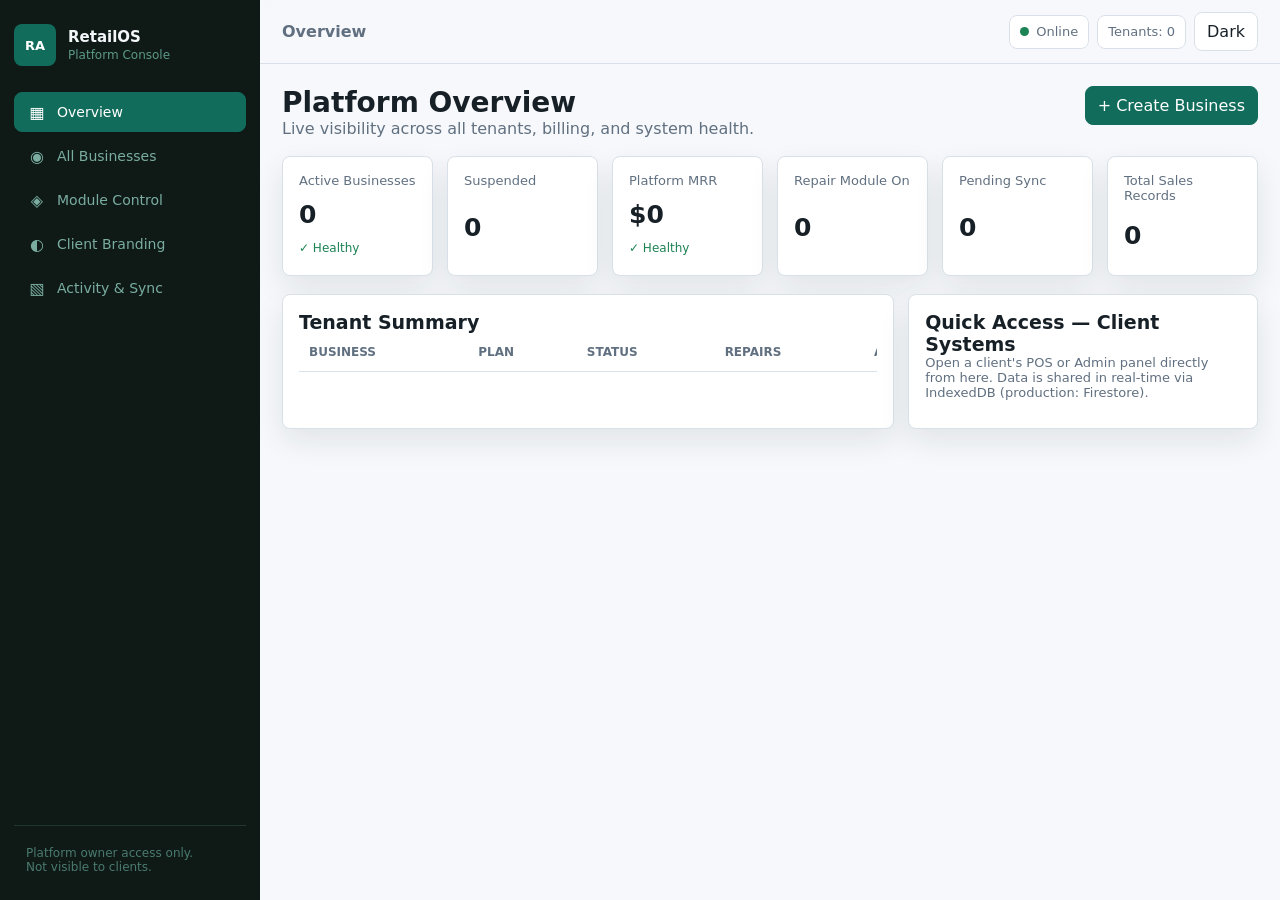
==== platform.html @ 8c976c02 "Add files via upload" ====
<!doctype html>
<html lang="en">
  <head>
    <meta charset="UTF-8" />
    <meta name="viewport" content="width=device-width, initial-scale=1.0, viewport-fit=cover" />
    <meta name="theme-color" content="#126c5b" />
    <title>RetailOS Platform Console</title>
    <link rel="stylesheet" href="./styles.css" />
  </head>
  <body>
    <div id="platform-app"></div>
    <div id="print-zone"></div>
    <script src="./platform-app.js" type="module"></script>
  </body>
</html>
---- styles.css ----
:root {
  --primary: #126c5b;
  --secondary: #e9b949;
  --bg: #f6f8fb;
  --surface: #ffffff;
  --surface-2: #edf2f7;
  --text: #172026;
  --muted: #617080;
  --border: #d9e1e8;
  --danger: #c24132;
  --success: #1b8354;
  --warning: #b7791f;
  --shadow: 0 12px 30px rgba(23, 32, 38, 0.09);
  color-scheme: light;
  font-family: Inter, ui-sans-serif, system-ui, -apple-system, BlinkMacSystemFont, "Segoe UI", sans-serif;
}

[data-theme="dark"] {
  --bg: #101417;
  --surface: #171d21;
  --surface-2: #20282d;
  --text: #f3f7fa;
  --muted: #aab6c2;
  --border: #2e3a42;
  --shadow: 0 12px 30px rgba(0, 0, 0, 0.28);
  color-scheme: dark;
}

* { box-sizing: border-box; }
body {
  margin: 0;
  background: var(--bg);
  color: var(--text);
  min-height: 100vh;
}
button, input, select, textarea { font: inherit; }
button { cursor: pointer; }
.app-shell {
  min-height: 100vh;
  display: grid;
  grid-template-columns: 280px 1fr;
}
.client-shell { grid-template-columns: 1fr; }
.sidebar {
  position: sticky;
  top: 0;
  height: 100vh;
  background: var(--surface);
  border-right: 1px solid var(--border);
  padding: 18px 14px;
  display: flex;
  flex-direction: column;
  gap: 16px;
}
.brand {
  display: flex;
  align-items: center;
  gap: 12px;
  min-width: 0;
}
.logo {
  width: 42px;
  height: 42px;
  border-radius: 8px;
  background: var(--primary);
  color: white;
  display: grid;
  place-items: center;
  font-weight: 800;
  overflow: hidden;
  flex: 0 0 auto;
}
.logo img { width: 100%; height: 100%; object-fit: cover; }
.brand strong, .brand span { display: block; overflow: hidden; text-overflow: ellipsis; white-space: nowrap; }
.brand span { color: var(--muted); font-size: 12px; margin-top: 2px; }
.tenant-switcher, .nav-button, .field input, .field select, .field textarea, .search {
  border: 1px solid var(--border);
  background: var(--surface);
  color: var(--text);
  border-radius: 8px;
}
.tenant-switcher { padding: 11px 12px; width: 100%; }
.nav { display: grid; gap: 6px; overflow-y: auto; padding-right: 4px; }
.nav-button {
  min-height: 42px;
  text-align: left;
  padding: 10px 12px;
  display: flex;
  align-items: center;
  gap: 10px;
  color: var(--muted);
}
.nav-button.active {
  color: white;
  background: var(--primary);
  border-color: var(--primary);
}
.nav-button span:first-child { width: 22px; text-align: center; }
.main {
  min-width: 0;
  display: grid;
  grid-template-rows: auto 1fr;
}
.topbar {
  position: sticky;
  top: 0;
  z-index: 3;
  background: color-mix(in srgb, var(--bg) 86%, transparent);
  backdrop-filter: blur(14px);
  border-bottom: 1px solid var(--border);
  padding: 14px 22px;
  display: flex;
  align-items: center;
  justify-content: space-between;
  gap: 12px;
}
.mobile-menu { display: none; }
.top-actions { display: flex; align-items: center; gap: 10px; flex-wrap: wrap; justify-content: flex-end; }
.top-brand { min-width: min(380px, 100%); }
.compact-select { width: auto; min-width: 190px; }
.chip {
  min-height: 34px;
  display: inline-flex;
  align-items: center;
  gap: 7px;
  padding: 7px 10px;
  border: 1px solid var(--border);
  background: var(--surface);
  border-radius: 8px;
  color: var(--muted);
  font-size: 13px;
}
.dot { width: 9px; height: 9px; border-radius: 999px; background: var(--success); }
.dot.syncing { background: var(--warning); }
.dot.offline { background: var(--danger); }
.icon-button, .primary-button, .secondary-button, .danger-button {
  min-height: 38px;
  border-radius: 8px;
  border: 1px solid var(--border);
  background: var(--surface);
  color: var(--text);
  padding: 9px 12px;
}
.primary-button { background: var(--primary); color: white; border-color: var(--primary); }
.secondary-button { background: var(--surface-2); }
.danger-button { color: white; background: var(--danger); border-color: var(--danger); }
.link-button { text-decoration: none; display: inline-flex; align-items: center; justify-content: center; }
.content { padding: 22px; display: grid; gap: 18px; align-content: start; }
.page-title { display: flex; justify-content: space-between; align-items: flex-start; gap: 16px; flex-wrap: wrap; }
h1, h2, h3, p { margin: 0; }
h1 { font-size: 28px; line-height: 1.18; }
h2 { font-size: 19px; }
h3 { font-size: 15px; }
.muted { color: var(--muted); }
.grid { display: grid; gap: 14px; }
.kpi-grid { grid-template-columns: repeat(6, minmax(130px, 1fr)); }
.two-col { grid-template-columns: minmax(0, 1.4fr) minmax(300px, 0.8fr); }
.three-col { grid-template-columns: repeat(3, minmax(0, 1fr)); }
.card {
  background: var(--surface);
  border: 1px solid var(--border);
  border-radius: 8px;
  box-shadow: var(--shadow);
  padding: 16px;
}
.kpi { display: grid; gap: 8px; min-height: 120px; }
.kpi .label { color: var(--muted); font-size: 13px; }
.kpi .value { font-size: 25px; font-weight: 800; }
.trend { font-size: 12px; color: var(--success); }
.toolbar { display: flex; gap: 10px; flex-wrap: wrap; align-items: center; justify-content: space-between; }
.toolbar-left, .toolbar-right { display: flex; gap: 10px; flex-wrap: wrap; align-items: center; }
.search { min-height: 39px; padding: 9px 11px; min-width: min(100%, 260px); }
.table-wrap { overflow-x: auto; }
table { width: 100%; border-collapse: collapse; min-width: 720px; }
th, td { padding: 12px 10px; text-align: left; border-bottom: 1px solid var(--border); vertical-align: middle; }
th { color: var(--muted); font-size: 12px; font-weight: 700; text-transform: uppercase; }
.badge {
  display: inline-flex;
  align-items: center;
  min-height: 24px;
  padding: 4px 8px;
  border-radius: 8px;
  background: var(--surface-2);
  color: var(--muted);
  font-size: 12px;
  white-space: nowrap;
}
.badge.good { background: color-mix(in srgb, var(--success) 14%, var(--surface)); color: var(--success); }
.badge.warn { background: color-mix(in srgb, var(--warning) 16%, var(--surface)); color: var(--warning); }
.badge.bad { background: color-mix(in srgb, var(--danger) 14%, var(--surface)); color: var(--danger); }
.chart {
  width: 100%;
  min-height: 260px;
  display: block;
}
.chart-bars { display: grid; grid-template-columns: repeat(7, 1fr); gap: 10px; align-items: end; height: 230px; padding-top: 15px; }
.bar { min-height: 32px; border-radius: 8px 8px 0 0; background: var(--primary); position: relative; }
.bar span { position: absolute; bottom: -24px; left: 50%; transform: translateX(-50%); color: var(--muted); font-size: 12px; }
.list { display: grid; gap: 10px; }
.list-row {
  display: flex;
  align-items: center;
  justify-content: space-between;
  gap: 12px;
  padding: 11px;
  border: 1px solid var(--border);
  border-radius: 8px;
  background: color-mix(in srgb, var(--surface) 80%, var(--surface-2));
}
.product-img, .avatar {
  width: 42px;
  height: 42px;
  border-radius: 8px;
  background: var(--surface-2);
  display: grid;
  place-items: center;
  font-weight: 800;
  color: var(--primary);
  overflow: hidden;
}
.product-img img { width: 100%; height: 100%; object-fit: cover; }
.pos-layout { grid-template-columns: minmax(0, 1fr) 390px; align-items: start; }
.category-tabs { display: flex; gap: 8px; overflow-x: auto; padding-bottom: 4px; }
.category-tabs button { white-space: nowrap; }
.product-grid { grid-template-columns: repeat(auto-fill, minmax(150px, 1fr)); }
.product-card {
  border: 1px solid var(--border);
  background: var(--surface);
  border-radius: 8px;
  padding: 12px;
  display: grid;
  gap: 10px;
  text-align: left;
  min-height: 158px;
}
.product-card:hover { border-color: var(--primary); }
.cart { position: sticky; top: 84px; display: grid; gap: 12px; }
.shift-panel { position: sticky; top: 84px; display: grid; gap: 14px; }
.shift-head, .admin-header, .platform-access {
  display: flex;
  align-items: center;
  justify-content: space-between;
  gap: 14px;
  flex-wrap: wrap;
}
.admin-header {
  background: var(--surface);
  border: 1px solid var(--border);
  border-radius: 8px;
  box-shadow: var(--shadow);
  padding: 16px;
}
.platform-access { align-items: flex-end; }
.shift-kpis { grid-template-columns: repeat(2, minmax(0, 1fr)); }
.kpi.mini { min-height: 88px; box-shadow: none; padding: 12px; background: var(--surface-2); border-radius: 8px; }
.kpi.mini .value { font-size: 20px; }
.cart-line {
  display: grid;
  grid-template-columns: 1fr auto;
  gap: 8px;
  border-bottom: 1px solid var(--border);
  padding-bottom: 10px;
}
.qty-controls { display: flex; align-items: center; gap: 6px; }
.qty-controls button { width: 31px; height: 31px; padding: 0; }
.totals { display: grid; gap: 8px; border-top: 1px solid var(--border); padding-top: 10px; }
.total-row { display: flex; justify-content: space-between; gap: 10px; }
.total-row.grand { font-size: 20px; font-weight: 800; }
.form-grid { display: grid; grid-template-columns: repeat(2, minmax(0, 1fr)); gap: 12px; }
.field { display: grid; gap: 6px; }
.field label { color: var(--muted); font-size: 13px; }
.field input, .field select, .field textarea { min-height: 40px; padding: 9px 11px; width: 100%; }
.field textarea { min-height: 86px; resize: vertical; }
.modal-backdrop {
  position: fixed;
  inset: 0;
  z-index: 10;
  background: rgba(5, 9, 11, 0.52);
  display: grid;
  place-items: center;
  padding: 18px;
}
.modal {
  width: min(720px, 100%);
  max-height: 92vh;
  overflow: auto;
  background: var(--surface);
  color: var(--text);
  border-radius: 8px;
  border: 1px solid var(--border);
  box-shadow: var(--shadow);
  padding: 18px;
  display: grid;
  gap: 14px;
}
.modal-actions { display: flex; justify-content: flex-end; gap: 10px; flex-wrap: wrap; }
.plain-form { box-shadow: none; border: 0; padding: 0; background: transparent; }
.checkbox-field label { display: flex; gap: 8px; align-items: center; color: var(--text); }
.checkbox-field input { width: auto; min-height: auto; }

/* ── Receipt & Shift Print ── */
.receipt-preview {
  width: min(380px, 100%);
  margin-inline: auto;
  background: white;
  color: #172026;
  border: 1px solid #d9e1e8;
  padding: 18px;
  font-family: ui-monospace, SFMono-Regular, Consolas, monospace;
  font-size: 13px;
  line-height: 1.7;
}
.shift-print-wrap {
  width: min(420px, 100%);
  margin-inline: auto;
}
.shift-print {
  background: white;
  color: #172026;
  border: 1px solid #d9e1e8;
  padding: 20px 22px;
  font-family: ui-monospace, SFMono-Regular, Consolas, monospace;
  font-size: 13px;
  line-height: 1.8;
}
.shift-print hr { border: none; border-top: 1px dashed #bbb; margin: 10px 0; }
.shift-print .stat-row { display: flex; justify-content: space-between; padding: 2px 0; }
.shift-print .stat-label { color: #555; }
.shift-print .stat-val { font-weight: 700; color: #172026; }
.shift-print .section-head { font-weight: 700; font-size: 11px; text-transform: uppercase; letter-spacing: 0.08em; color: #888; margin-top: 6px; }
.shift-print center { display: block; text-align: center; }

.timeline { display: grid; gap: 10px; }
.timeline-step { display: grid; grid-template-columns: 24px 1fr; gap: 10px; }
.timeline-step::before {
  content: "";
  width: 12px;
  height: 12px;
  border-radius: 999px;
  background: var(--primary);
  margin-top: 5px;
}
.plans { grid-template-columns: repeat(3, minmax(0, 1fr)); }
.plan { display: grid; gap: 12px; }
.plan strong { font-size: 24px; }
.swatches { display: flex; gap: 8px; flex-wrap: wrap; }
.swatch { width: 36px; height: 36px; border-radius: 8px; border: 1px solid var(--border); }
.empty {
  min-height: 150px;
  display: grid;
  place-items: center;
  color: var(--muted);
  text-align: center;
  border: 1px dashed var(--border);
  border-radius: 8px;
  padding: 18px;
}
.hidden { display: none !important; }

/* ── Platform Admin Shell ── */
.platform-shell {
  min-height: 100vh;
  display: grid;
  grid-template-columns: 260px 1fr;
}
.platform-sidebar {
  position: sticky;
  top: 0;
  height: 100vh;
  background: #0f1a17;
  padding: 20px 14px;
  display: flex;
  flex-direction: column;
  gap: 14px;
  overflow-y: auto;
}
.platform-sidebar .brand strong { color: #f3f7fa; }
.platform-sidebar .brand span { color: #6a8f82; }
.platform-logo {
  width: 42px; height: 42px; border-radius: 8px;
  background: var(--primary);
  color: white; display: grid; place-items: center;
  font-weight: 800; font-size: 13px; flex: 0 0 auto;
  overflow: hidden;
}
.platform-logo img { width: 100%; height: 100%; object-fit: cover; }
.platform-nav { display: grid; gap: 4px; }
.platform-nav-btn {
  min-height: 40px;
  text-align: left;
  padding: 9px 12px;
  display: flex;
  align-items: center;
  gap: 10px;
  color: #7aada0;
  border-radius: 8px;
  border: 1px solid transparent;
  background: transparent;
  font-size: 14px;
}
.platform-nav-btn:hover { color: #d4eee8; background: rgba(255,255,255,0.05); }
.platform-nav-btn.active { color: white; background: var(--primary); border-color: var(--primary); }
.platform-nav-btn span:first-child { width: 20px; text-align: center; font-size: 16px; }
.platform-nav-section { color: #3d6659; font-size: 11px; font-weight: 700; text-transform: uppercase; letter-spacing: 0.1em; padding: 10px 12px 4px; }
.platform-main { min-width: 0; display: grid; grid-template-rows: auto 1fr; }
.platform-topbar {
  position: sticky; top: 0; z-index: 3;
  background: color-mix(in srgb, var(--bg) 88%, transparent);
  backdrop-filter: blur(14px);
  border-bottom: 1px solid var(--border);
  padding: 12px 22px;
  display: flex; align-items: center; justify-content: space-between; gap: 12px;
}
.platform-topbar .top-actions { gap: 8px; }
.tenant-card {
  background: var(--surface);
  border: 1px solid var(--border);
  border-radius: 10px;
  padding: 16px 18px;
  display: grid;
  gap: 10px;
}
.tenant-card-head {
  display: flex; align-items: flex-start; justify-content: space-between; gap: 12px;
}
.tenant-card-actions { display: flex; gap: 8px; flex-wrap: wrap; margin-top: 4px; }
.tenant-grid { grid-template-columns: repeat(auto-fill, minmax(340px, 1fr)); }
.settings-tabs { display: flex; gap: 8px; border-bottom: 1px solid var(--border); padding-bottom: 0; margin-bottom: 4px; }
.settings-tab {
  padding: 8px 14px;
  border: none; background: transparent;
  color: var(--muted);
  border-bottom: 2px solid transparent;
  margin-bottom: -1px;
  font-size: 14px;
}
.settings-tab.active { color: var(--primary); border-bottom-color: var(--primary); font-weight: 600; }
.platform-alert {
  background: color-mix(in srgb, var(--warning) 12%, var(--surface));
  border: 1px solid color-mix(in srgb, var(--warning) 30%, var(--border));
  color: var(--text);
  border-radius: 8px;
  padding: 12px 16px;
  font-size: 14px;
  display: flex; align-items: center; gap: 10px;
}

@media (max-width: 1180px) {
  .kpi-grid { grid-template-columns: repeat(3, minmax(0, 1fr)); }
  .pos-layout, .two-col { grid-template-columns: 1fr; }
  .cart, .shift-panel { position: static; }
  .platform-shell { grid-template-columns: 1fr; }
  .platform-sidebar { position: fixed; z-index: 8; width: min(86vw, 280px); transform: translateX(-105%); transition: transform 180ms ease; }
  .platform-sidebar.open { transform: translateX(0); }
}
@media (max-width: 820px) {
  .app-shell { grid-template-columns: 1fr; }
  .sidebar {
    position: fixed;
    z-index: 8;
    width: min(86vw, 320px);
    transform: translateX(-105%);
    transition: transform 180ms ease;
  }
  .sidebar.open { transform: translateX(0); }
  .mobile-menu { display: inline-flex; }
  .content, .topbar { padding-inline: 14px; }
  .topbar { align-items: flex-start; }
  .top-actions { gap: 7px; }
  .compact-select { width: 100%; }
  .chip { font-size: 12px; }
  .kpi-grid, .three-col, .plans, .form-grid { grid-template-columns: 1fr; }
  h1 { font-size: 24px; }
  .product-grid { grid-template-columns: repeat(2, minmax(0, 1fr)); }
  .tenant-grid { grid-template-columns: 1fr; }
}
@media (max-width: 460px) {
  .product-grid { grid-template-columns: 1fr; }
  .toolbar-left, .toolbar-right, .toolbar, .page-title { width: 100%; }
  .toolbar button, .toolbar select, .toolbar input { flex: 1 1 auto; }
}

/* ── Print: only show the shift/receipt content ── */
@media print {
  body > * { display: none !important; }
  #print-zone { display: block !important; }
  #print-zone * { display: revert !important; }
}
#print-zone { display: none; }
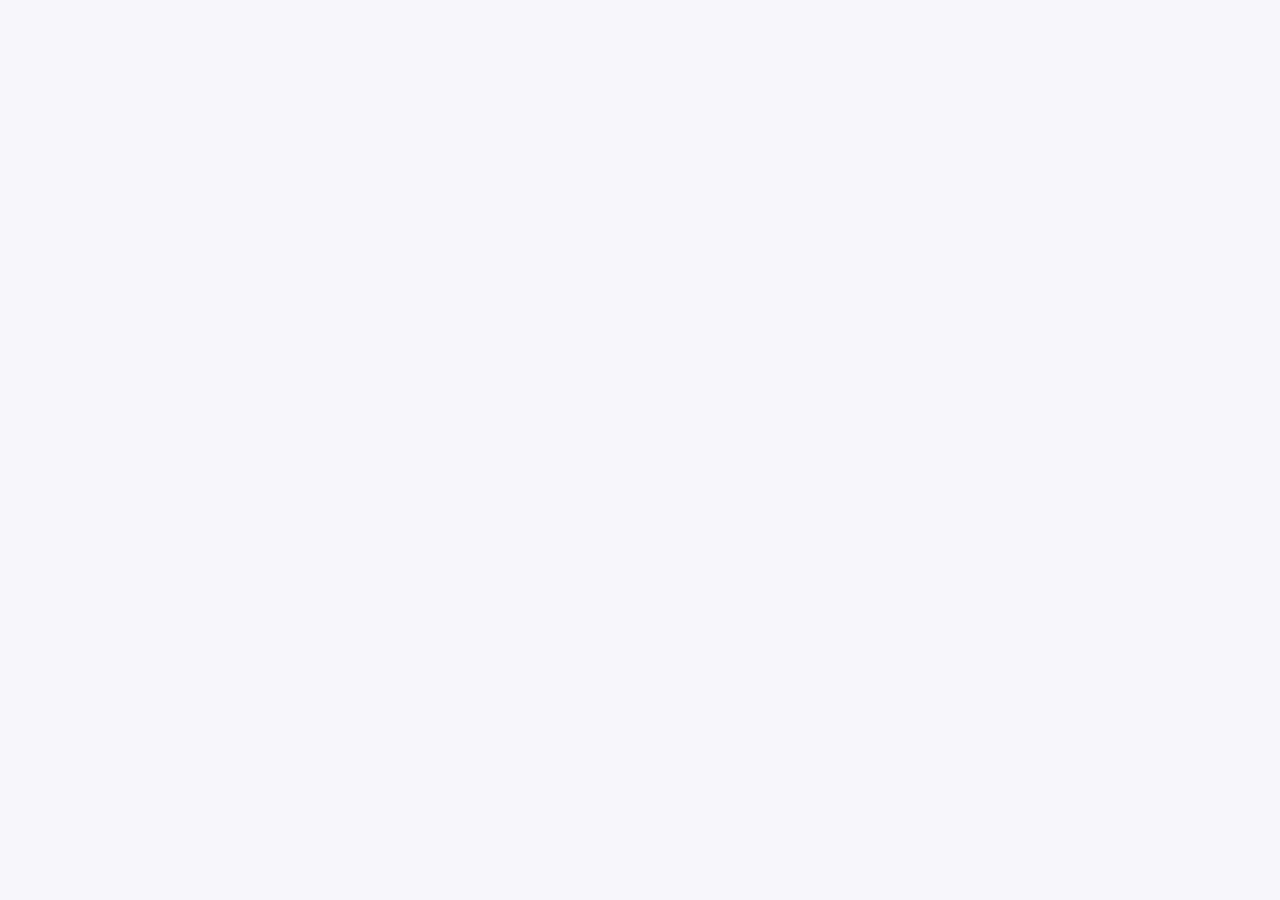
==== commit 43ae05d8: "Update platform.html" ====
--- a/platform.html
+++ b/platform.html
@@ -1,6 +1,7 @@
 <!doctype html>
 <html lang="en">
   <head>
+    <script src="https://challenges.cloudflare.com/turnstile/v0/api.js" async defer></script>
     <meta charset="UTF-8" />
     <meta name="viewport" content="width=device-width, initial-scale=1.0, viewport-fit=cover" />
     <meta name="theme-color" content="#126c5b" />
